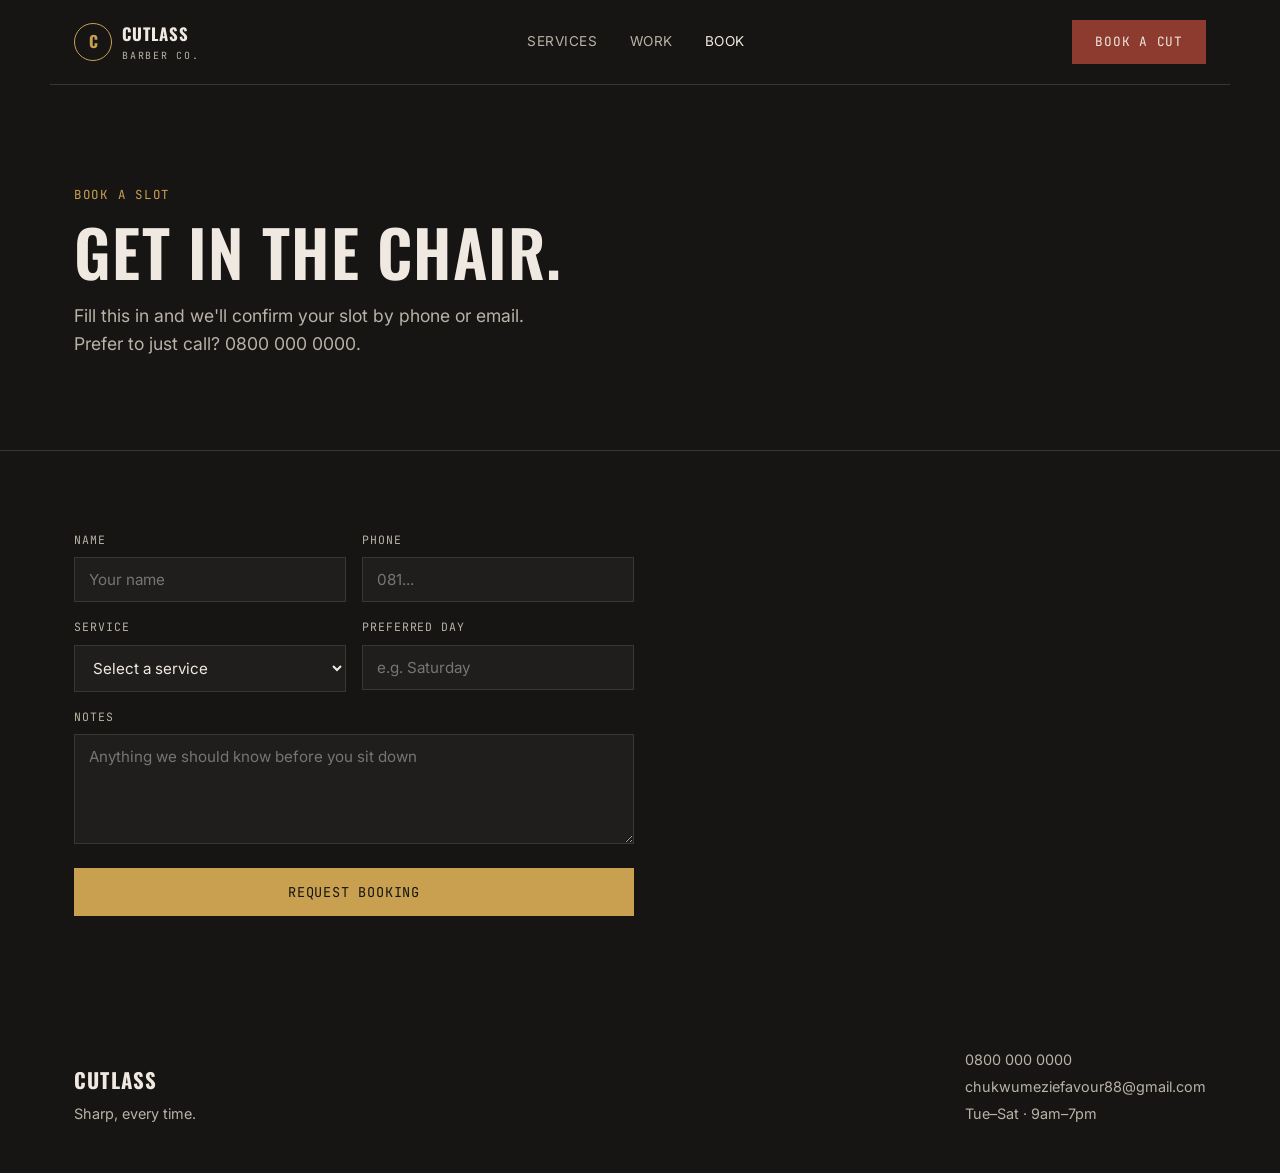
==== book.html @ 044e54a3 "Add files via upload" ====
<!doctype html>
<html lang="en">
<head>
<meta charset="utf-8">
<meta name="viewport" content="width=device-width,initial-scale=1">
<title>Book a Cut — Cutlass Barber Co.</title>
<link rel="stylesheet" href="styles.css">
</head>
<body>

<header class="navbar">
  <a class="brand" href="index.html">
    <div class="brand-mark">C</div>
    <div>
      <div class="brand-name">CUTLASS</div>
      <div class="brand-sub">BARBER CO.</div>
    </div>
  </a>
  <nav class="nav-links">
    <a href="services.html">Services</a>
    <a href="work.html">Work</a>
    <a href="book.html" aria-current="page">Book</a>
  </nav>
  <a class="cta-btn" href="book.html">Book a Cut</a>
  <button class="menu-btn" data-menu aria-label="Open menu">☰</button>
</header>
<div class="mobile-menu" data-mobile-menu>
  <button class="close-btn" data-close-menu-btn aria-label="Close menu">✕</button>
  <div class="panel">
    <a data-close-menu href="services.html">Services</a>
    <a data-close-menu href="work.html">Work</a>
    <a data-close-menu href="book.html">Book</a>
  </div>
</div>

<section class="hero" style="padding-bottom:60px;">
  <div class="wrap">
    <div class="eyebrow reveal">Book a slot</div>
    <h1 class="reveal" style="font-size:clamp(2.4rem,5.6vw,4rem);">Get in the chair.</h1>
    <p class="hero-lead reveal" style="margin-top:16px;">Fill this in and we'll confirm your slot by phone or email. Prefer to just call? 0800 000 0000.</p>
  </div>
</section>

<section class="section" style="border-bottom:none;">
  <div class="wrap">
    <!--
      This uses FormSubmit.co — no backend needed.
      IMPORTANT: after deploying, update the _url and _next hidden fields
      below to match your real live URL exactly, or FormSubmit may not
      verify the form and the activation email won't send. See README.txt.
    -->
    <form class="form reveal" action="https://formsubmit.co/chukwumeziefavour88@gmail.com" method="POST">
      <div class="form-grid">
        <div class="field"><label for="name">Name</label><input id="name" required name="name" type="text" placeholder="Your name"></div>
        <div class="field"><label for="phone">Phone</label><input id="phone" required name="phone" type="tel" placeholder="081..."></div>
      </div>
      <div class="form-grid">
        <div class="field"><label for="service">Service</label>
          <select id="service" required name="service">
            <option value="">Select a service</option>
            <option>Skin Fade — ₦6,000</option>
            <option>Classic Cut — ₦4,500</option>
            <option>Beard Sculpt — ₦3,000</option>
            <option>Cut + Beard Combo — ₦8,500</option>
            <option>Hot Towel Shave — ₦5,000</option>
            <option>Kids Cut — ₦3,500</option>
          </select>
        </div>
        <div class="field"><label for="day">Preferred day</label><input id="day" required name="preferred_day" type="text" placeholder="e.g. Saturday"></div>
      </div>
      <div class="field"><label for="notes">Notes</label><textarea id="notes" name="notes" placeholder="Anything we should know before you sit down"></textarea></div>

      <input type="hidden" name="_subject" value="New Cutlass booking request">
      <input type="hidden" name="_template" value="table">
      <input type="hidden" name="_captcha" value="false">
      <input type="hidden" name="_next" value="https://REPLACE_WITH_YOUR_DOMAIN/thanks.html">
      <input type="hidden" name="_url" value="https://REPLACE_WITH_YOUR_DOMAIN/book.html">

      <button class="submit-btn" type="submit">Request Booking</button>
    </form>
  </div>
</section>

<footer class="footer">
  <div class="wrap footer-grid">
    <div>
      <div class="brand-name" style="font-size:1.3rem;">CUTLASS</div>
      <div style="color:var(--paper-dim); margin-top:6px; font-size:.9rem;">Sharp, every time.</div>
    </div>
    <div>
      <a href="tel:08000000000">0800 000 0000</a>
      <a href="mailto:chukwumeziefavour88@gmail.com">chukwumeziefavour88@gmail.com</a>
      <a href="book.html">Tue–Sat · 9am–7pm</a>
    </div>
  </div>
</footer>
<script src="script.js"></script>
</body>
</html>
---- styles.css ----
@import url('https://fonts.googleapis.com/css2?family=Oswald:wght@400;500;600;700&family=Inter:wght@400;500;600&family=JetBrains+Mono:wght@400;500;600&display=swap');

:root{
  --ink:#161514;
  --ink-soft:#201e1c;
  --paper:#EFE9E1;
  --paper-dim:#b9b2a6;
  --brass:#C9A050;
  --rust:#8C3B2E;
  --line:#3A3733;
  --max:1180px;
}

*{box-sizing:border-box}
html{scroll-behavior:smooth}
body{
  margin:0;
  background:var(--ink);
  color:var(--paper);
  font-family:'Inter',sans-serif;
  font-size:16px;
  line-height:1.6;
  -webkit-font-smoothing:antialiased;
}
h1,h2,h3,.display{
  font-family:'Oswald',sans-serif;
  text-transform:uppercase;
  letter-spacing:.02em;
  font-weight:600;
  margin:0;
}
a{color:inherit; text-decoration:none}
.mono{font-family:'JetBrains Mono',monospace}
.wrap{max-width:var(--max); margin:0 auto; padding:0 24px}
.eyebrow{
  font-family:'JetBrains Mono',monospace;
  font-size:.78rem;
  letter-spacing:.14em;
  text-transform:uppercase;
  color:var(--brass);
}
img{max-width:100%; display:block}

/* nav */
.navbar{
  display:flex; align-items:center; justify-content:space-between;
  padding:20px 24px; max-width:var(--max); margin:0 auto;
  border-bottom:1px solid var(--line);
}
.brand{display:flex; align-items:center; gap:10px}
.brand-mark{
  width:38px; height:38px; border:1.5px solid var(--brass); border-radius:50%;
  display:flex; align-items:center; justify-content:center;
  font-family:'Oswald',sans-serif; font-weight:700; color:var(--brass);
}
.brand-name{font-family:'Oswald',sans-serif; font-weight:700; letter-spacing:.06em; font-size:1.05rem}
.brand-sub{font-family:'JetBrains Mono',monospace; font-size:.62rem; letter-spacing:.18em; color:var(--paper-dim)}
.nav-links{display:flex; gap:32px}
.nav-links a{font-size:.85rem; letter-spacing:.04em; text-transform:uppercase; color:var(--paper-dim); transition:color .2s}
.nav-links a:hover, .nav-links a[aria-current]{color:var(--paper)}
.cta-btn{
  background:var(--rust); color:var(--paper); padding:11px 22px;
  font-family:'JetBrains Mono',monospace; font-size:.8rem; letter-spacing:.06em;
  text-transform:uppercase; border:1px solid var(--rust); transition:background .2s,color .2s;
}
.cta-btn:hover{background:transparent; color:var(--rust)}
.ghost-btn{
  border:1px solid var(--line); color:var(--paper); padding:11px 22px;
  font-family:'JetBrains Mono',monospace; font-size:.8rem; letter-spacing:.06em; text-transform:uppercase;
  transition:border-color .2s;
}
.ghost-btn:hover{border-color:var(--brass); color:var(--brass)}
.menu-btn{display:none; background:none; border:none; color:var(--paper); font-size:1.4rem; cursor:pointer}
.mobile-menu{display:none}

/* hero */
.hero{padding:100px 0 80px; border-bottom:1px solid var(--line)}
.hero h1{font-size:clamp(2.8rem,7vw,5.6rem); line-height:.94; margin:16px 0 20px}
.hero h1 .accent{color:var(--brass)}
.hero-lead{font-size:1.1rem; color:var(--paper-dim); max-width:480px; margin-bottom:32px}
.actions{display:flex; gap:14px; flex-wrap:wrap}

/* sections */
.section{padding:80px 0; border-bottom:1px solid var(--line)}
.section-title{font-size:clamp(1.9rem,3.6vw,2.8rem); margin-top:10px}
.section-lead{color:var(--paper-dim); max-width:520px}
.center{text-align:center; margin-left:auto; margin-right:auto}

/* price board (signature element) */
.price-board{border:1px solid var(--line); background:var(--ink-soft)}
.price-row{
  display:flex; align-items:baseline; gap:12px;
  padding:20px 28px; border-bottom:1px solid var(--line);
}
.price-row:last-child{border-bottom:none}
.price-name{font-family:'Oswald',sans-serif; font-size:1.15rem; letter-spacing:.02em; white-space:nowrap}
.price-desc{font-size:.85rem; color:var(--paper-dim); margin-top:3px}
.price-leader{flex:1; border-bottom:2px dotted var(--line); transform:translateY(-6px)}
.price-amt{font-family:'JetBrains Mono',monospace; color:var(--brass); font-size:1.05rem; white-space:nowrap}

/* grids */
.grid-3{display:grid; grid-template-columns:repeat(3,1fr); gap:1px; background:var(--line); border:1px solid var(--line)}
.grid-2{display:grid; grid-template-columns:1fr 1fr; gap:1px; background:var(--line); border:1px solid var(--line)}
.tile{background:var(--ink); padding:32px}
.tile .num{font-family:'JetBrains Mono',monospace; color:var(--brass); font-size:.85rem}
.tile h3{margin:12px 0 8px; font-size:1.2rem}
.tile p{color:var(--paper-dim); font-size:.92rem; margin:0}

/* gallery placeholder tiles */
.work-tile{aspect-ratio:4/5; background:linear-gradient(150deg,var(--ink-soft),var(--ink)); border:1px solid var(--line); display:flex; align-items:flex-end; padding:18px; position:relative; overflow:hidden}
.work-tile::before{content:""; position:absolute; inset:0; background:repeating-linear-gradient(45deg,transparent,transparent 18px,rgba(201,160,80,.05) 18px,rgba(201,160,80,.05) 19px)}
.work-tile span{position:relative; font-family:'JetBrains Mono',monospace; font-size:.78rem; color:var(--paper-dim); letter-spacing:.05em}

/* form */
.form{display:grid; gap:16px; max-width:560px}
.form-grid{display:grid; grid-template-columns:1fr 1fr; gap:16px}
.field label{display:block; font-family:'JetBrains Mono',monospace; font-size:.72rem; letter-spacing:.08em; text-transform:uppercase; color:var(--paper-dim); margin-bottom:8px}
.field input, .field select, .field textarea{
  width:100%; background:var(--ink-soft); border:1px solid var(--line); color:var(--paper);
  padding:12px 14px; font-family:'Inter',sans-serif; font-size:.95rem;
}
.field input:focus, .field select:focus, .field textarea:focus{outline:none; border-color:var(--brass)}
.field textarea{min-height:110px; resize:vertical}
.submit-btn{
  background:var(--brass); color:var(--ink); border:1px solid var(--brass); padding:14px 22px;
  font-family:'JetBrains Mono',monospace; font-size:.85rem; letter-spacing:.06em; text-transform:uppercase;
  cursor:pointer; transition:background .2s;
}
.submit-btn:hover{background:transparent; color:var(--brass)}

/* footer */
.footer{padding:48px 0}
.footer-grid{display:flex; justify-content:space-between; align-items:flex-end; flex-wrap:wrap; gap:20px}
.footer-grid a{display:block; color:var(--paper-dim); font-size:.9rem; margin-top:4px}
.footer-grid a:hover{color:var(--brass)}

/* reveal animation */
.reveal{opacity:0; transform:translateY(14px); transition:opacity .6s ease, transform .6s ease}
.reveal.in{opacity:1; transform:none}

@media(prefers-reduced-motion:reduce){
  .reveal{opacity:1; transform:none; transition:none}
}

@media(max-width:860px){
  .nav-links,.cta-btn{display:none}
  .menu-btn{display:block}
  .grid-3{grid-template-columns:1fr}
  .grid-2,.form-grid{grid-template-columns:1fr}
  .price-row{flex-wrap:wrap}
  .mobile-menu{
    display:block; position:fixed; inset:0; background:var(--ink); z-index:50;
    transform:translateX(100%); transition:transform .3s ease;
  }
  .mobile-menu.open{transform:translateX(0)}
  .mobile-menu .panel{display:flex; flex-direction:column; gap:22px; padding:80px 32px}
  .mobile-menu a{font-family:'Oswald',sans-serif; font-size:1.6rem; text-transform:uppercase}
  .mobile-menu .close-btn{position:absolute; top:24px; right:24px; background:none; border:none; color:var(--paper); font-size:1.6rem}
}
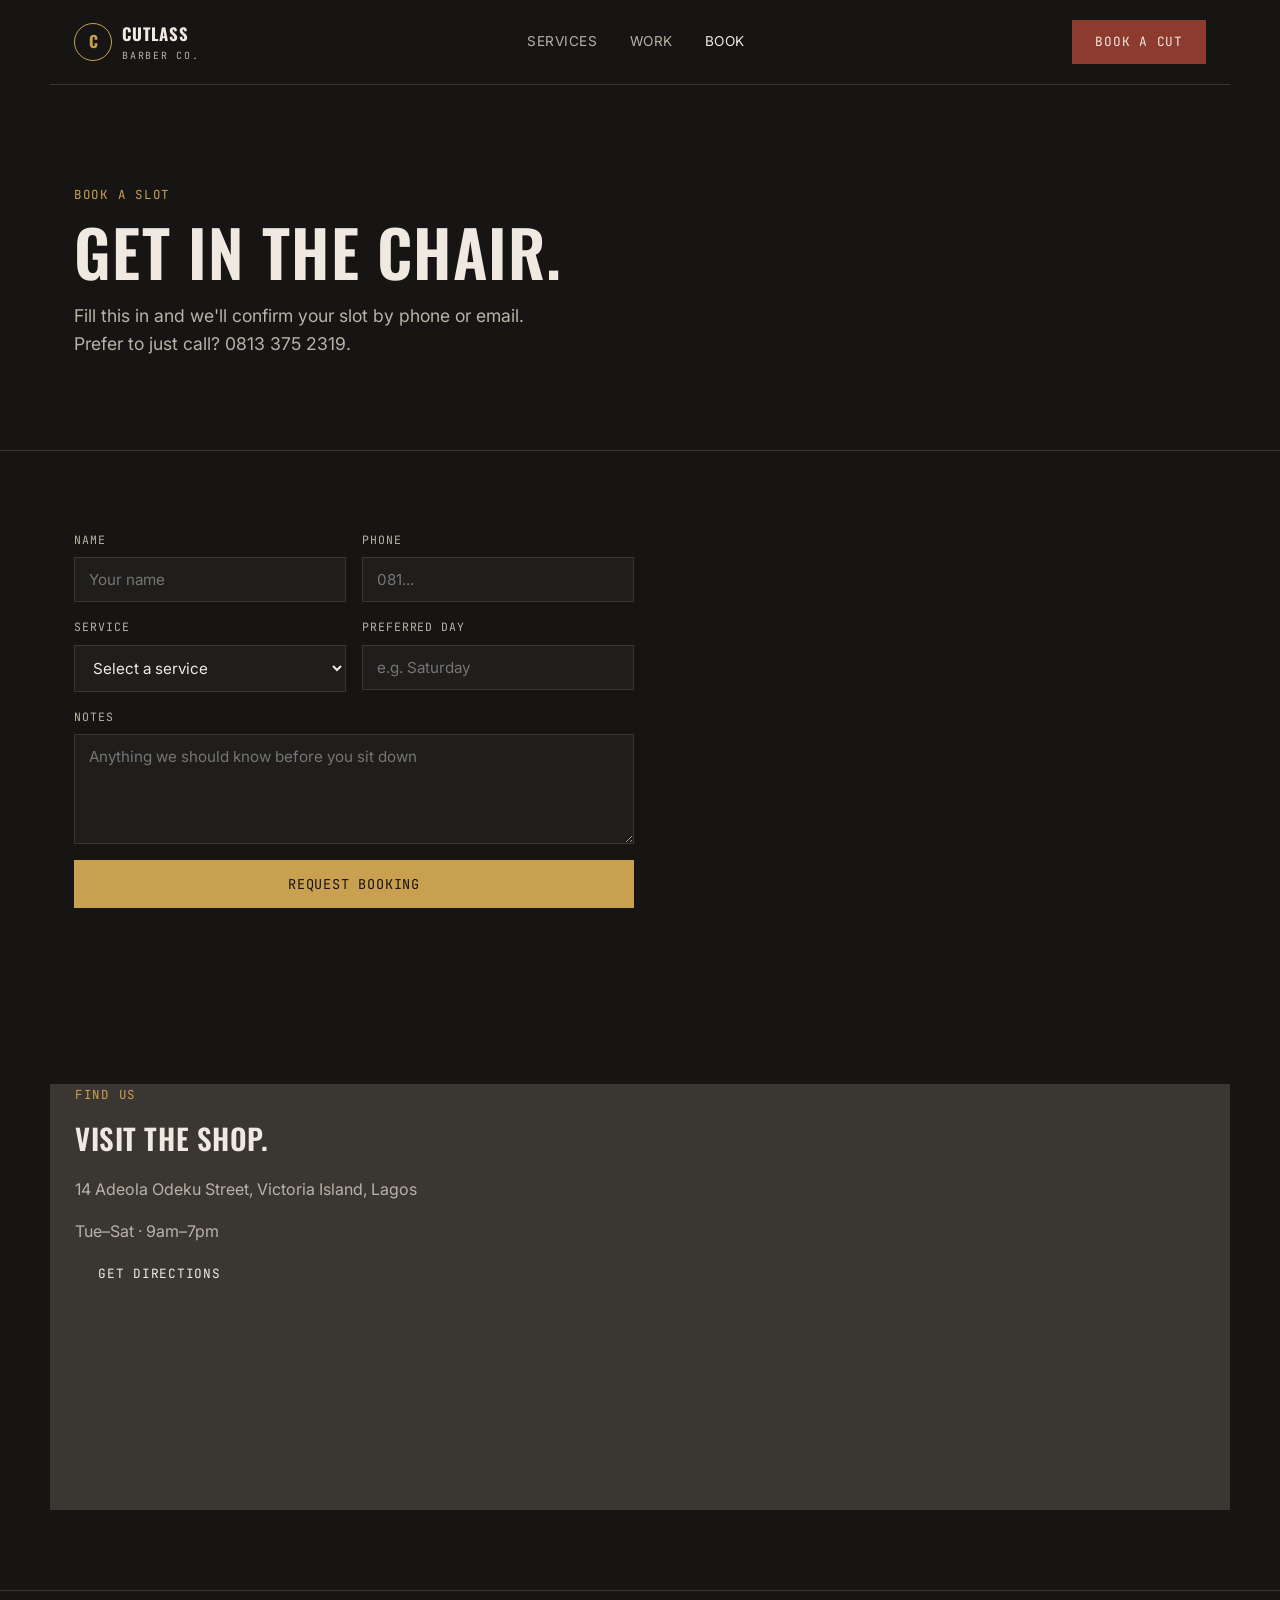
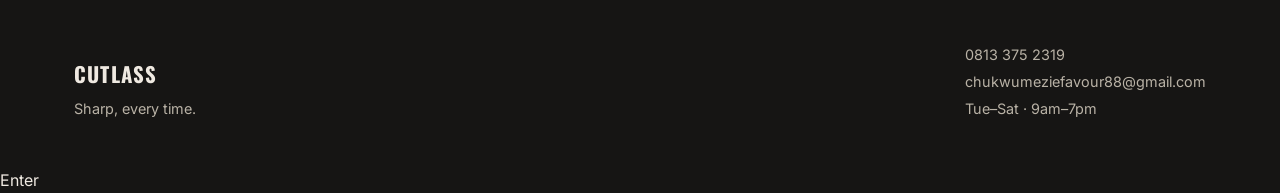
==== commit ffcb88cd: "Update book.html" ====
--- a/book.html
+++ b/book.html
@@ -1,4 +1,4 @@
-<!doctype html>
+<!doctype <!doctype html>
 <html lang="en">
 <head>
 <meta charset="utf-8">
@@ -37,7 +37,7 @@
   <div class="wrap">
     <div class="eyebrow reveal">Book a slot</div>
     <h1 class="reveal" style="font-size:clamp(2.4rem,5.6vw,4rem);">Get in the chair.</h1>
-    <p class="hero-lead reveal" style="margin-top:16px;">Fill this in and we'll confirm your slot by phone or email. Prefer to just call? 0800 000 0000.</p>
+    <p class="hero-lead reveal" style="margin-top:16px;">Fill this in and we'll confirm your slot by phone or email. Prefer to just call? 0813 375 2319.</p>
   </div>
 </section>
 
@@ -73,11 +73,30 @@
       <input type="hidden" name="_subject" value="New Cutlass booking request">
       <input type="hidden" name="_template" value="table">
       <input type="hidden" name="_captcha" value="false">
-      <input type="hidden" name="_next" value="https://REPLACE_WITH_YOUR_DOMAIN/thanks.html">
-      <input type="hidden" name="_url" value="https://REPLACE_WITH_YOUR_DOMAIN/book.html">
+      <input type="hidden" name="_next" value="https://cutlass-barber-co.vercel.app/thanks.html">
+      <input type="hidden" name="_url" value="https://cutlass-barber-co.vercel.app/book.html">
 
       <button class="submit-btn" type="submit">Request Booking</button>
     </form>
+  </div>
+</section>
+
+<section class="section">
+  <div class="wrap grid-2">
+    <div class="reveal">
+      <div class="eyebrow">Find us</div>
+      <h2 class="section-title" style="font-size:1.8rem; margin:10px 0 16px;">Visit the shop.</h2>
+      <p class="section-lead" style="margin-bottom:6px;">14 Adeola Odeku Street, Victoria Island, Lagos</p>
+      <p class="section-lead" style="margin-bottom:20px;">Tue–Sat · 9am–7pm</p>
+      <a class="ghost-btn" href="https://maps.google.com/?q=Victoria+Island+Lagos" target="_blank" rel="noopener">Get Directions</a>
+    </div>
+    <div class="reveal" style="border:1px solid var(--line); aspect-ratio:4/3; overflow:hidden;">
+      <iframe
+        src="https://maps.google.com/maps?q=Victoria%20Island%2C%20Lagos&t=&z=14&ie=UTF8&iwloc=&output=embed"
+        style="width:100%; height:100%; border:0; filter:grayscale(1) invert(92%) contrast(90%);"
+        loading="lazy"
+        title="Cutlass Barber Co. location"></iframe>
+    </div>
   </div>
 </section>
 
@@ -88,7 +107,7 @@
       <div style="color:var(--paper-dim); margin-top:6px; font-size:.9rem;">Sharp, every time.</div>
     </div>
     <div>
-      <a href="tel:08000000000">0800 000 0000</a>
+      <a href="tel:08133752319">0813 375 2319</a>
       <a href="mailto:chukwumeziefavour88@gmail.com">chukwumeziefavour88@gmail.com</a>
       <a href="book.html">Tue–Sat · 9am–7pm</a>
     </div>
@@ -96,4 +115,4 @@
 </footer>
 <script src="script.js"></script>
 </body>
-</html>
+</html>￼Enter
--- a/styles.css
+++ b/styles.css
@@ -106,10 +106,14 @@
 .tile h3{margin:12px 0 8px; font-size:1.2rem}
 .tile p{color:var(--paper-dim); font-size:.92rem; margin:0}
 
-/* gallery placeholder tiles */
+/* gallery tiles */
 .work-tile{aspect-ratio:4/5; background:linear-gradient(150deg,var(--ink-soft),var(--ink)); border:1px solid var(--line); display:flex; align-items:flex-end; padding:18px; position:relative; overflow:hidden}
 .work-tile::before{content:""; position:absolute; inset:0; background:repeating-linear-gradient(45deg,transparent,transparent 18px,rgba(201,160,80,.05) 18px,rgba(201,160,80,.05) 19px)}
 .work-tile span{position:relative; font-family:'JetBrains Mono',monospace; font-size:.78rem; color:var(--paper-dim); letter-spacing:.05em}
+.work-tile img{position:absolute; inset:0; width:100%; height:100%; object-fit:cover;}
+.work-tile.has-photo::before{display:none}
+.work-tile.has-photo::after{content:""; position:absolute; inset:0; background:linear-gradient(to top, rgba(22,21,20,.85), rgba(22,21,20,0) 55%);}
+.work-tile.has-photo span{color:var(--paper); z-index:1;}
 
 /* form */
 .form{display:grid; gap:16px; max-width:560px}
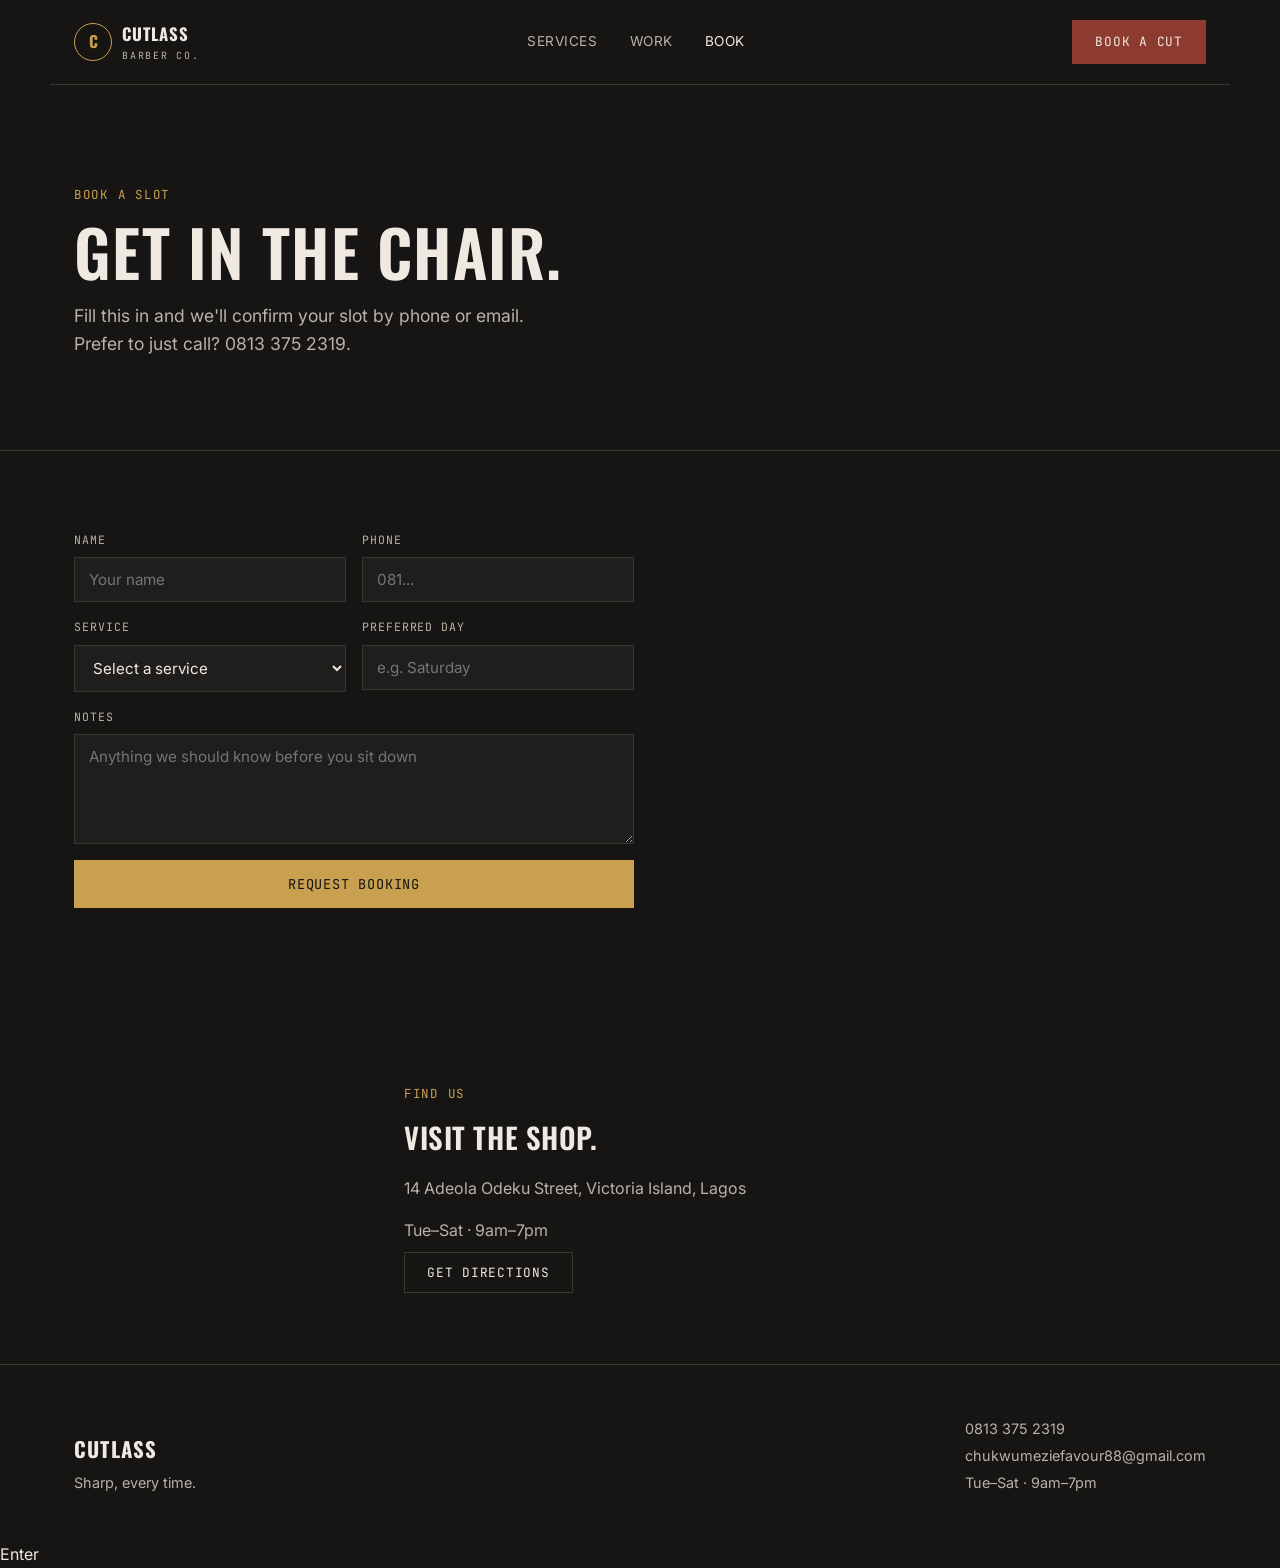
==== commit 4505cd5d: "Update book.html" ====
--- a/book.html
+++ b/book.html
@@ -1,4 +1,4 @@
-<!doctype <!doctype html>
+<!doctyp<!doctype html>
 <html lang="en">
 <head>
 <meta charset="utf-8">
@@ -43,12 +43,6 @@
 
 <section class="section" style="border-bottom:none;">
   <div class="wrap">
-    <!--
-      This uses FormSubmit.co — no backend needed.
-      IMPORTANT: after deploying, update the _url and _next hidden fields
-      below to match your real live URL exactly, or FormSubmit may not
-      verify the form and the activation email won't send. See README.txt.
-    -->
     <form class="form reveal" action="https://formsubmit.co/chukwumeziefavour88@gmail.com" method="POST">
       <div class="form-grid">
         <div class="field"><label for="name">Name</label><input id="name" required name="name" type="text" placeholder="Your name"></div>
@@ -82,20 +76,13 @@
 </section>
 
 <section class="section">
-  <div class="wrap grid-2">
+  <div class="wrap" style="max-width:520px;">
     <div class="reveal">
       <div class="eyebrow">Find us</div>
       <h2 class="section-title" style="font-size:1.8rem; margin:10px 0 16px;">Visit the shop.</h2>
       <p class="section-lead" style="margin-bottom:6px;">14 Adeola Odeku Street, Victoria Island, Lagos</p>
       <p class="section-lead" style="margin-bottom:20px;">Tue–Sat · 9am–7pm</p>
       <a class="ghost-btn" href="https://maps.google.com/?q=Victoria+Island+Lagos" target="_blank" rel="noopener">Get Directions</a>
-    </div>
-    <div class="reveal" style="border:1px solid var(--line); aspect-ratio:4/3; overflow:hidden;">
-      <iframe
-        src="https://maps.google.com/maps?q=Victoria%20Island%2C%20Lagos&t=&z=14&ie=UTF8&iwloc=&output=embed"
-        style="width:100%; height:100%; border:0; filter:grayscale(1) invert(92%) contrast(90%);"
-        loading="lazy"
-        title="Cutlass Barber Co. location"></iframe>
     </div>
   </div>
 </section>
